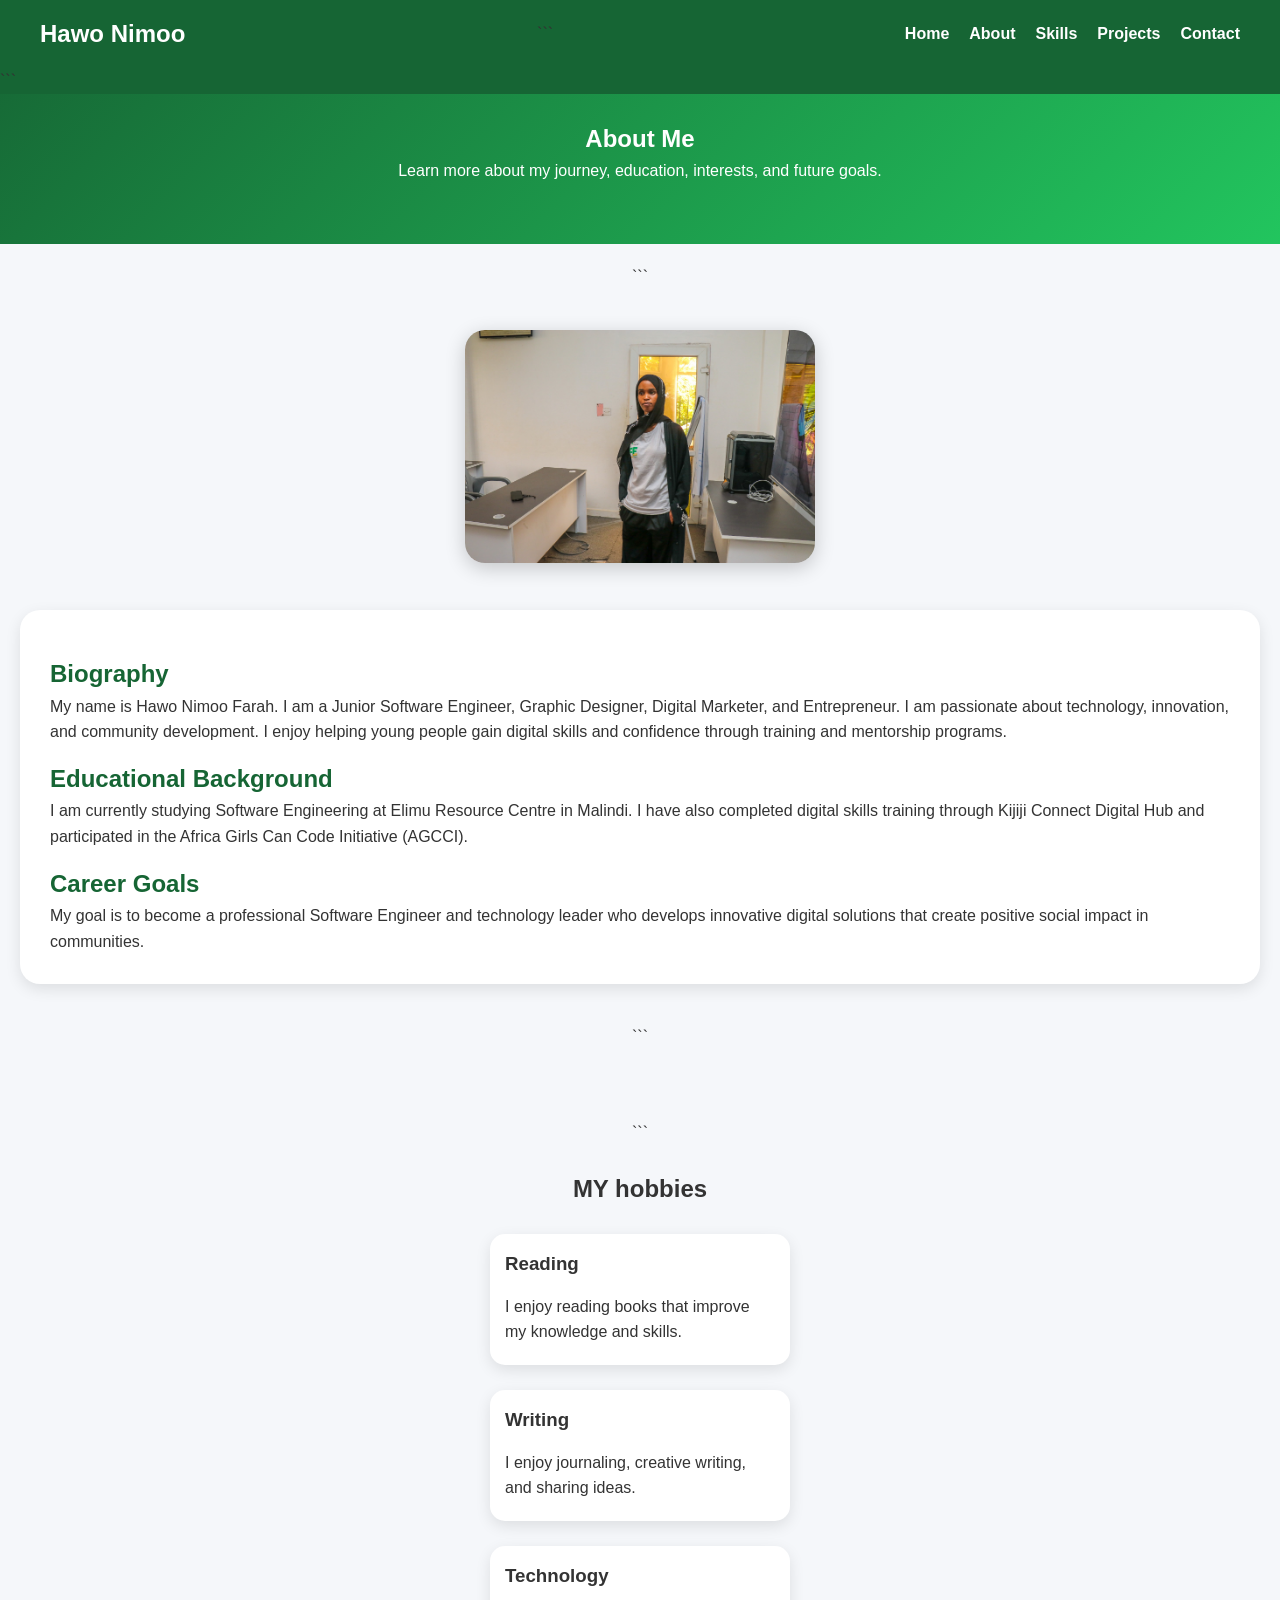
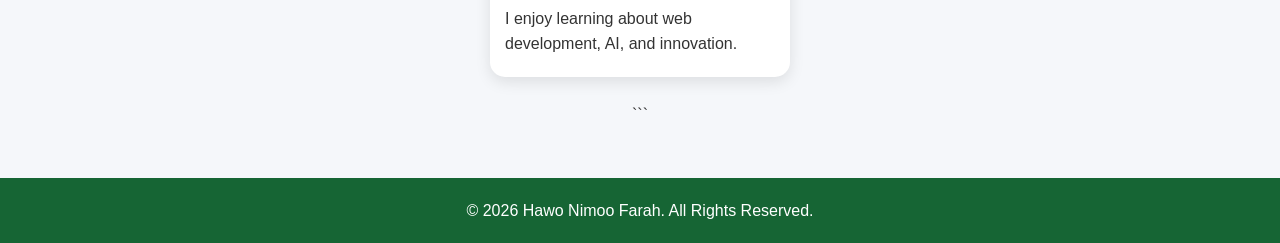
==== about.html @ cc78342e "add all files" ====
<!DOCTYPE html>

<html lang="en">
<head>
    <meta charset="UTF-8">
    <meta name="viewport" content="width=device-width, initial-scale=1.0">
    <title>About Me | Hawo Nimoo Farah</title>
    <link rel="stylesheet" href="about.css">
</head>
<body>

<header>
    <div class="navbar">
        <h2 class="logo">Hawo Nimoo</h2>

```
    <nav>
        <ul class="navigation">
            <li><a href="index.html">Home</a></li>
            <li><a href="about.html">About</a></li>
            <li><a href="skills.html">Skills</a></li>
            <li><a href="projects.html">Projects</a></li>
            <li><a href="contact.html">Contact</a></li>
        </ul>
    </nav>
</div>
```

</header>

<section class="hero">
    <h1>About Me</h1>
    <p>Learn more about my journey, education, interests, and future goals.</p>
</section>

<section class="about-container">

```
<div class="about-image">
    <!-- Replace with your image -->
    <img src="2.jpeg" alt="Hawo Nimoo">
</div>

<div class="about-content">

    <h2>Biography</h2>

    <p>
        My name is Hawo Nimoo Farah. I am a Junior Software Engineer,
        Graphic Designer, Digital Marketer, and Entrepreneur.
        I am passionate about technology, innovation, and community
        development. I enjoy helping young people gain digital skills
        and confidence through training and mentorship programs.
    </p>

    <h2>Educational Background</h2>

    <p>
        I am currently studying Software Engineering at Elimu Resource
        Centre in Malindi. I have also completed digital skills training
        through Kijiji Connect Digital Hub and participated in the
        Africa Girls Can Code Initiative (AGCCI).
    </p>

    <h2>Career Goals</h2>

    <p>
        My goal is to become a professional Software Engineer and
        technology leader who develops innovative digital solutions
        that create positive social impact in communities.
    </p>

</div>
```

</section>

<section class="hobbies-section">

```<h2>MY hobbies</h2>
<div class="hobby-card">
    <h3>Reading</h3>
    <p>I enjoy reading books that improve my knowledge and skills.</p>
</div>

<div class="hobby-card">
    <h3>Writing</h3>
    <p>I enjoy journaling, creative writing, and sharing ideas.</p>
</div>

<div class="hobby-card">
    <h3>Technology</h3>
    <p>I enjoy learning about web development, AI, and innovation.</p>
</div>
```

</section>

<footer>
    <p>&copy; 2026 Hawo Nimoo Farah. All Rights Reserved.</p>
</footer>

</body>
</html>
---- about.css ----
*{
margin:0;
padding:0;
box-sizing:border-box;
}

body{
font-family:Arial, sans-serif;
background:#f5f7fa;
color:#333;
line-height:1.6;
}

header{
background:#166534;
position:fixed;
width:100%;
top:0;
}

.navbar{
display:flex;
justify-content:space-between;
align-items:center;
padding:15px 40px;
}

.logo{
color:white;
}

.navigation{
display:flex;
list-style:none;
gap:20px;
}

.navigation a{
text-decoration:none;
color:white;
font-weight:bold;
}

.navigation a:hover{
color:gold;
}

.hero{
padding:120px 20px 60px;
text-align:center;
background:linear-gradient(135deg,#166534,#22c55e);
color:white;
}

.about-container{
display:flex;
gap:40px;
padding:50px;
align-items:center;
}

.about-image img{
width:350px;
border-radius:20px;
box-shadow:0 5px 20px rgba(0,0,0,0.2);
}

.about-content{
background:white;
padding:30px;
border-radius:20px;
box-shadow:0 5px 15px rgba(0,0,0,0.1);
}

.about-content h2{
color:#166534;
margin-top:15px;
}

.hobbies-section{
display:flex;
gap:25px;
justify-content:center;
padding:50px;
}

.hobby-card{
width:300px;
background:white;
border-radius:15px;
overflow:hidden;
box-shadow:0 5px 15px rgba(0,0,0,0.1);
transition:0.3s;
}

.hobby-card:hover{
transform:translateY(-8px);
}

.hobby-card img{
width:100%;
height:220px;
object-fit:cover;
}

.hobby-card h3{
padding:15px;
}

.hobby-card p{
padding:0 15px 20px;
}

footer{
text-align:center;
background:#166534;
color:white;
padding:20px;
}

@media(max-width:768px){

    .navbar{
        flex-direction:column;
    }

    .navigation{
        flex-wrap:wrap;
        justify-content:center;
    }

}

.navigation{
    flex-wrap:wrap;
    justify-content:center;
}

.about-container{
    flex-direction:column;
    padding:20px;
}

.about-image img{
    width:100%;
    max-width:350px;
}

.hobbies-section{
    flex-direction:column;
    align-items:center;

}
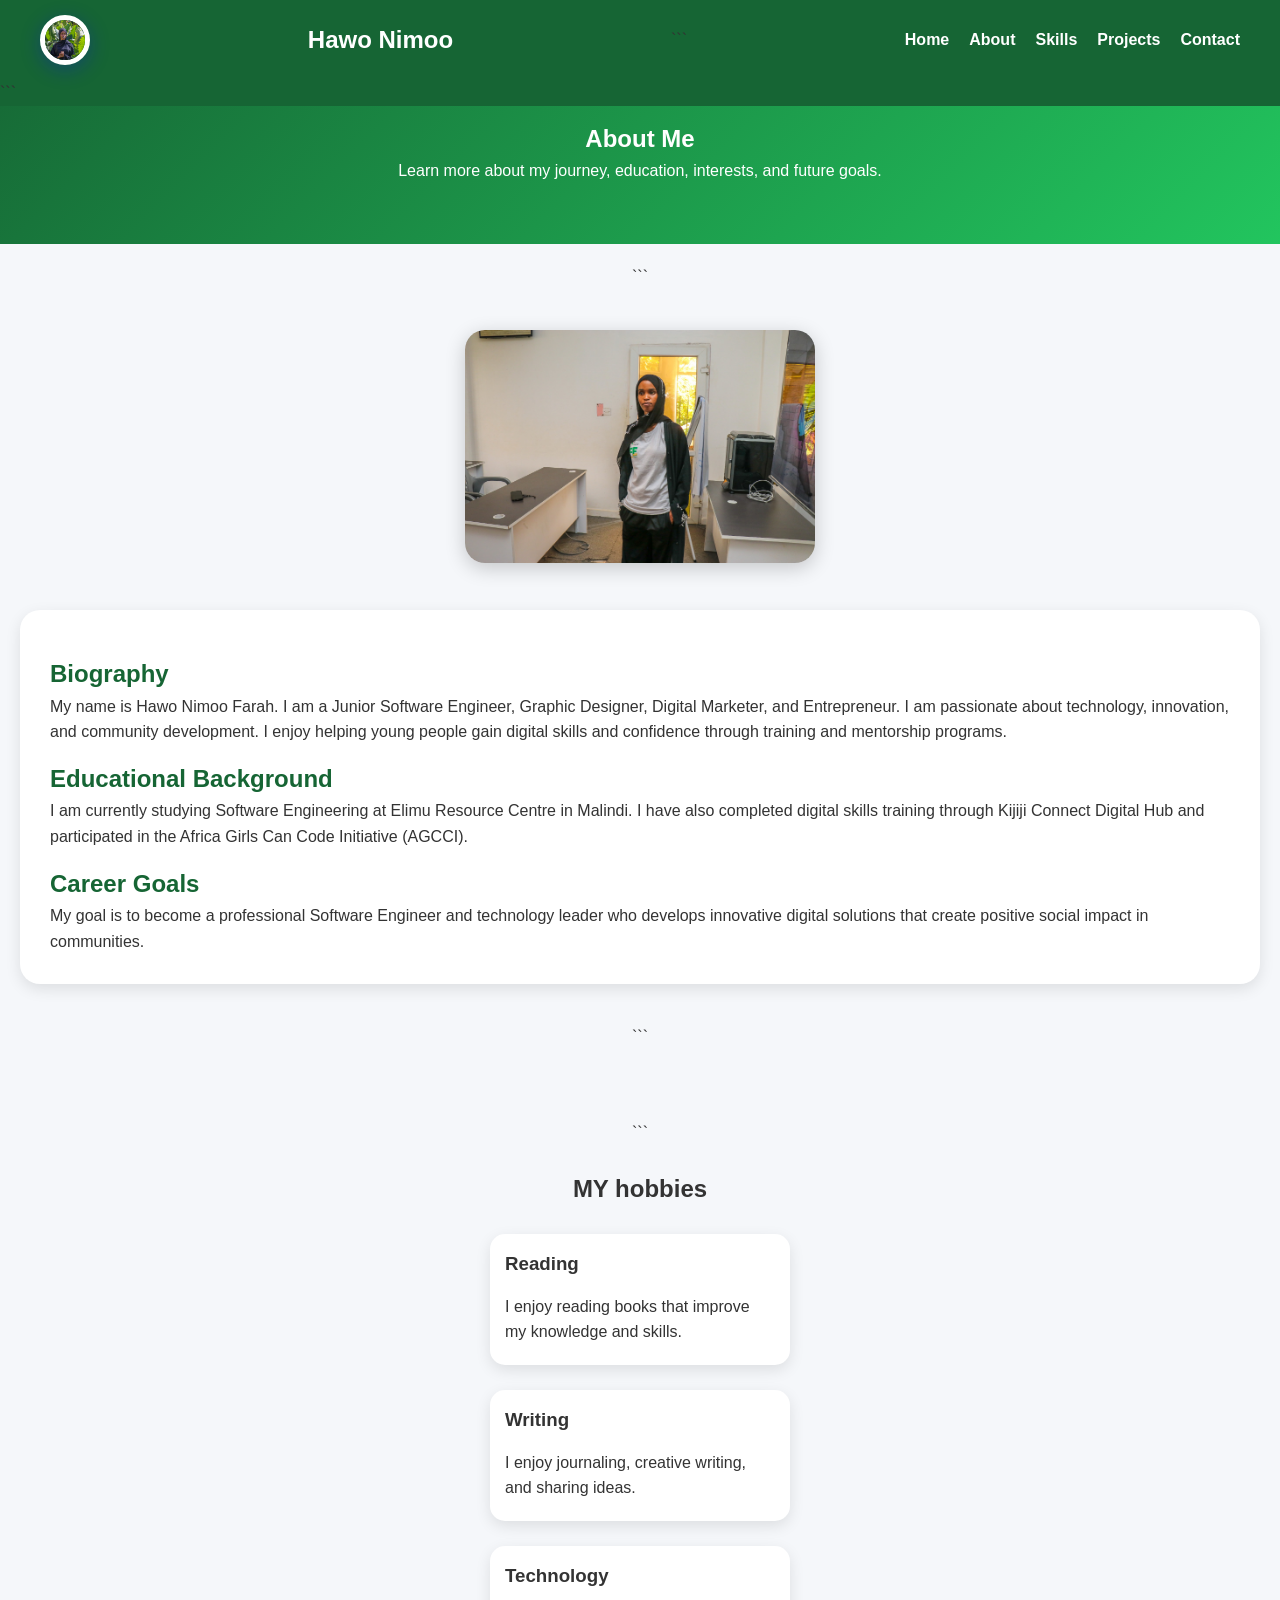
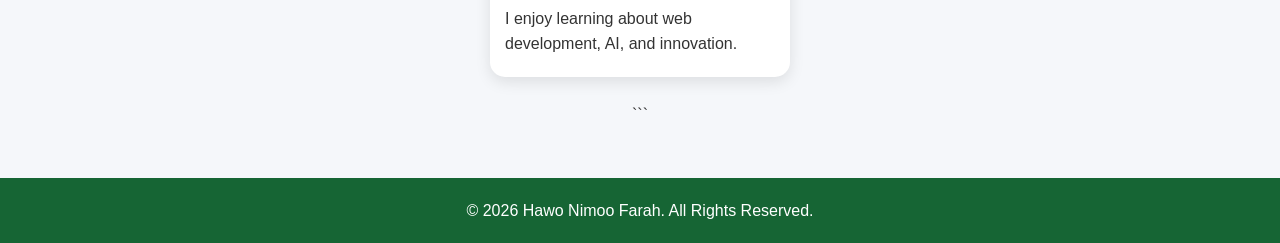
==== commit 3ce0f1f6: "add logo" ====
--- a/about.html
+++ b/about.html
@@ -11,6 +11,7 @@
 
 <header>
     <div class="navbar">
+        <img src="8.jpeg" alt="Hawo Nimoo Logo" class="logo-img">
         <h2 class="logo">Hawo Nimoo</h2>
 
 ```
--- a/about.css
+++ b/about.css
@@ -150,4 +150,23 @@
     flex-direction:column;
     align-items:center;
 
-} +} 
+.logo-container{
+    display:flex;
+    align-items:center;
+    gap:10px;
+}
+
+.logo-img{
+    width:50px;
+    height:50px;
+    object-fit:cover;
+    border-radius:50%;
+    border:5px solid white;
+    box-shadow:0 5px 20px rgba(12, 12, 230, 0.3);
+}
+
+.logo{
+    color:white;
+    margin:0;
+}
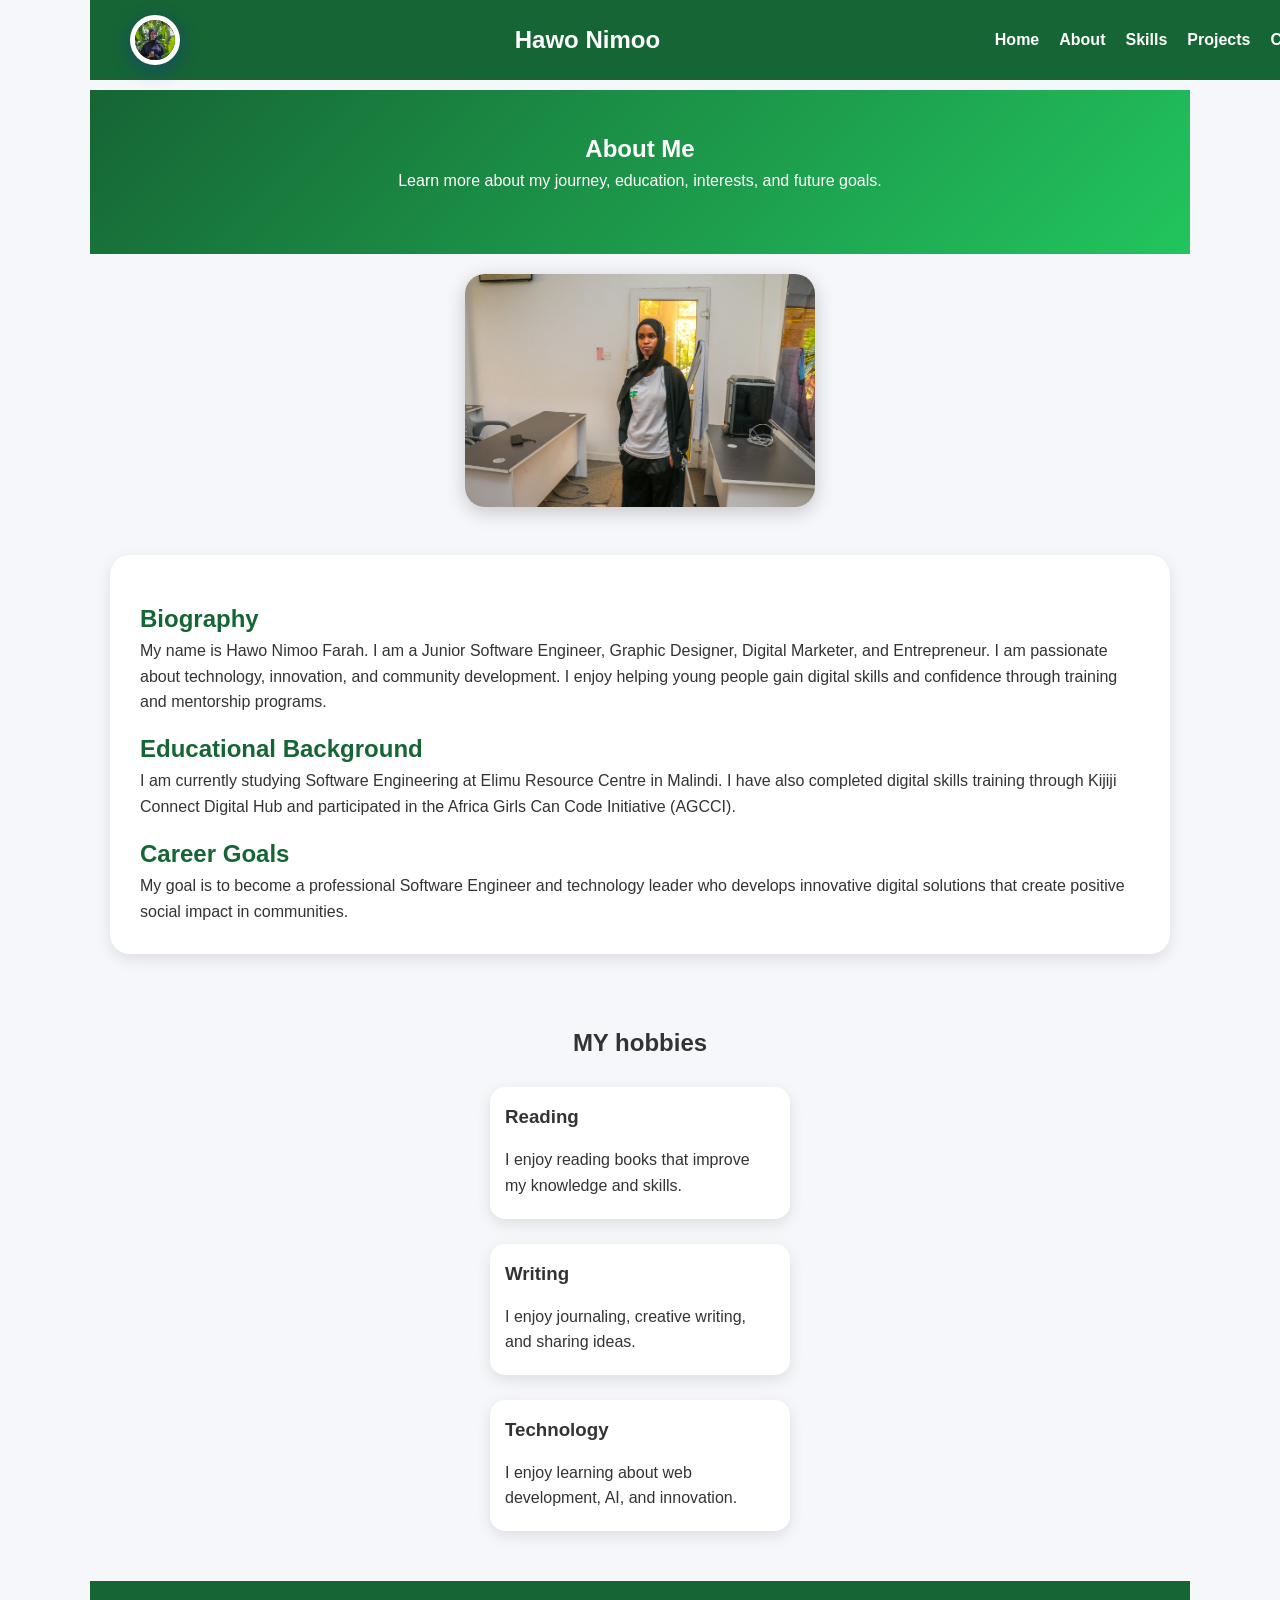
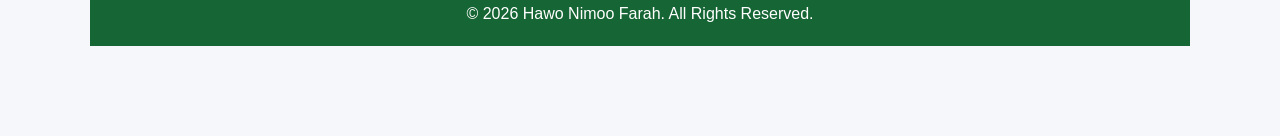
==== commit 326c2b96: "add" ====
--- a/about.html
+++ b/about.html
@@ -14,7 +14,6 @@
         <img src="8.jpeg" alt="Hawo Nimoo Logo" class="logo-img">
         <h2 class="logo">Hawo Nimoo</h2>
 
-```
     <nav>
         <ul class="navigation">
             <li><a href="index.html">Home</a></li>
@@ -25,7 +24,6 @@
         </ul>
     </nav>
 </div>
-```
 
 </header>
 
@@ -36,7 +34,6 @@
 
 <section class="about-container">
 
-```
 <div class="about-image">
     <!-- Replace with your image -->
     <img src="2.jpeg" alt="Hawo Nimoo">
@@ -72,13 +69,12 @@
     </p>
 
 </div>
-```
 
 </section>
 
 <section class="hobbies-section">
 
-```<h2>MY hobbies</h2>
+<h2>MY hobbies</h2>
 <div class="hobby-card">
     <h3>Reading</h3>
     <p>I enjoy reading books that improve my knowledge and skills.</p>
@@ -93,7 +89,6 @@
     <h3>Technology</h3>
     <p>I enjoy learning about web development, AI, and innovation.</p>
 </div>
-```
 
 </section>
 
--- a/about.css
+++ b/about.css
@@ -9,6 +9,7 @@
 background:#f5f7fa;
 color:#333;
 line-height:1.6;
+padding: 90px;
 }
 
 header{
@@ -16,6 +17,7 @@
 position:fixed;
 width:100%;
 top:0;
+z-index: 1000;
 }
 
 .navbar{
@@ -46,10 +48,10 @@
 }
 
 .hero{
-padding:120px 20px 60px;
-text-align:center;
-background:linear-gradient(135deg,#166534,#22c55e);
-color:white;
+    padding:40px 20px 60px;
+    text-align:center;
+    background:linear-gradient(135deg,#166534,#22c55e);
+    color:white;
 }
 
 .about-container{
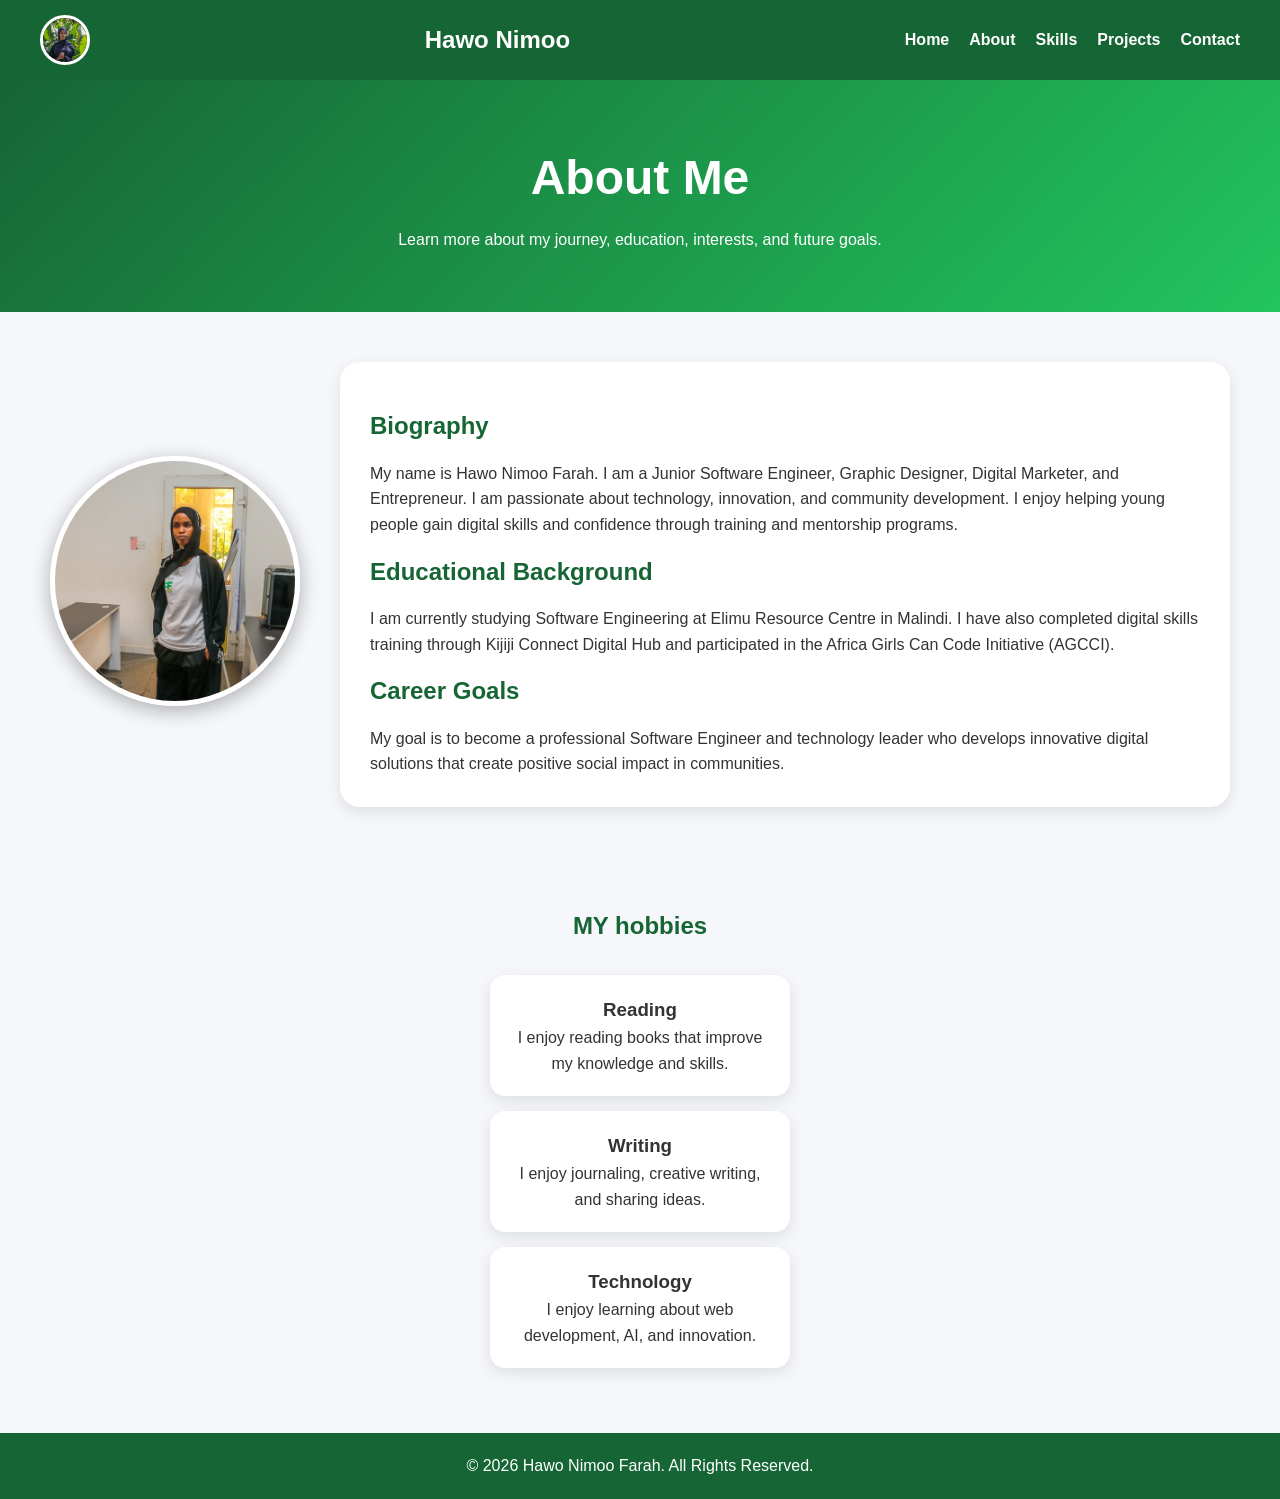
==== commit a163092c: "add" ====
--- a/about.html
+++ b/about.html
@@ -34,11 +34,9 @@
 
 <section class="about-container">
 
-<div class="about-image">
-    <!-- Replace with your image -->
-    <img src="2.jpeg" alt="Hawo Nimoo">
+<div class="profile-section">
+    <img src="2.jpeg" alt="Hawo Nimoo" class="profile-image">
 </div>
-
 <div class="about-content">
 
     <h2>Biography</h2>
--- a/about.css
+++ b/about.css
@@ -1,158 +1,33 @@
 *{
-margin:0;
-padding:0;
-box-sizing:border-box;
+    margin:0;
+    padding:0;
+    box-sizing:border-box;
 }
 
 body{
-font-family:Arial, sans-serif;
-background:#f5f7fa;
-color:#333;
-line-height:1.6;
-padding: 90px;
+    font-family:Arial, sans-serif;
+    background:#f5f7fa;
+    color:#333;
+    line-height:1.6;
+    padding-top:80px;
 }
 
+/* Header */
 header{
-background:#166534;
-position:fixed;
-width:100%;
-top:0;
-z-index: 1000;
+    background:#166534;
+    position:fixed;
+    top:0;
+    width:100%;
+    z-index:1000;
 }
 
 .navbar{
-display:flex;
-justify-content:space-between;
-align-items:center;
-padding:15px 40px;
+    display:flex;
+    justify-content:space-between;
+    align-items:center;
+    padding:15px 40px;
 }
 
-.logo{
-color:white;
-}
-
-.navigation{
-display:flex;
-list-style:none;
-gap:20px;
-}
-
-.navigation a{
-text-decoration:none;
-color:white;
-font-weight:bold;
-}
-
-.navigation a:hover{
-color:gold;
-}
-
-.hero{
-    padding:40px 20px 60px;
-    text-align:center;
-    background:linear-gradient(135deg,#166534,#22c55e);
-    color:white;
-}
-
-.about-container{
-display:flex;
-gap:40px;
-padding:50px;
-align-items:center;
-}
-
-.about-image img{
-width:350px;
-border-radius:20px;
-box-shadow:0 5px 20px rgba(0,0,0,0.2);
-}
-
-.about-content{
-background:white;
-padding:30px;
-border-radius:20px;
-box-shadow:0 5px 15px rgba(0,0,0,0.1);
-}
-
-.about-content h2{
-color:#166534;
-margin-top:15px;
-}
-
-.hobbies-section{
-display:flex;
-gap:25px;
-justify-content:center;
-padding:50px;
-}
-
-.hobby-card{
-width:300px;
-background:white;
-border-radius:15px;
-overflow:hidden;
-box-shadow:0 5px 15px rgba(0,0,0,0.1);
-transition:0.3s;
-}
-
-.hobby-card:hover{
-transform:translateY(-8px);
-}
-
-.hobby-card img{
-width:100%;
-height:220px;
-object-fit:cover;
-}
-
-.hobby-card h3{
-padding:15px;
-}
-
-.hobby-card p{
-padding:0 15px 20px;
-}
-
-footer{
-text-align:center;
-background:#166534;
-color:white;
-padding:20px;
-}
-
-@media(max-width:768px){
-
-    .navbar{
-        flex-direction:column;
-    }
-
-    .navigation{
-        flex-wrap:wrap;
-        justify-content:center;
-    }
-
-}
-
-.navigation{
-    flex-wrap:wrap;
-    justify-content:center;
-}
-
-.about-container{
-    flex-direction:column;
-    padding:20px;
-}
-
-.about-image img{
-    width:100%;
-    max-width:350px;
-}
-
-.hobbies-section{
-    flex-direction:column;
-    align-items:center;
-
-} 
 .logo-container{
     display:flex;
     align-items:center;
@@ -162,13 +37,148 @@
 .logo-img{
     width:50px;
     height:50px;
+    border-radius:50%;
     object-fit:cover;
-    border-radius:50%;
-    border:5px solid white;
-    box-shadow:0 5px 20px rgba(12, 12, 230, 0.3);
+    border:3px solid white;
 }
 
 .logo{
     color:white;
-    margin:0;
-}+}
+
+.navigation{
+    display:flex;
+    list-style:none;
+    gap:20px;
+}
+
+.navigation a{
+    text-decoration:none;
+    color:white;
+    font-weight:bold;
+    transition:0.3s;
+}
+
+.navigation a:hover{
+    color:gold;
+}
+
+/* Hero */
+.hero{
+    text-align:center;
+    padding:60px 20px;
+    background:linear-gradient(135deg,#166534,#22c55e);
+    color:white;
+}
+
+.hero h1{
+    font-size:3rem;
+    margin-bottom:10px;
+}
+
+/* About Section */
+.about-container{
+    display:flex;
+    align-items:center;
+    gap:40px;
+    padding:50px;
+}
+
+.about-image img{
+    width:350px;
+    max-width:100%;
+    border-radius:20px;
+    box-shadow:0 5px 20px rgba(0,0,0,0.2);
+}
+
+.about-content{
+    background:white;
+    padding:30px;
+    border-radius:20px;
+    box-shadow:0 5px 15px rgba(0,0,0,0.1);
+}
+
+.about-content h2{
+    color:#166534;
+    margin:15px 0;
+}
+
+/* Hobbies */
+.hobbies-section{
+    padding:50px 20px;
+    text-align:center;
+}
+
+.hobbies-section h2{
+    margin-bottom:30px;
+    color:#166534;
+}
+
+.hobby-card{
+    background:white;
+    width:300px;
+    margin:15px auto;
+    padding:20px;
+    border-radius:15px;
+    box-shadow:0 5px 15px rgba(0,0,0,0.1);
+    transition:0.3s;
+}
+
+.hobby-card:hover{
+    transform:translateY(-8px);
+    background:#166534;
+    color:white;
+}
+
+/* Footer */
+footer{
+    background:#166534;
+    color:white;
+    text-align:center;
+    padding:20px;
+}
+
+/* Responsive Design */
+@media (max-width:768px){
+
+    .navbar{
+        flex-direction:column;
+        gap:10px;
+    }
+
+    .navigation{
+        flex-wrap:wrap;
+        justify-content:center;
+    }
+
+    .hero h1{
+        font-size:2rem;
+    }
+
+    .about-container{
+        flex-direction:column;
+        padding:20px;
+    }
+
+    .about-image img{
+        width:100%;
+        max-width:300px;
+    }
+
+    .hobby-card{
+        width:90%;
+    }
+}.profile-section{
+    text-align:center;
+    margin-top:30px;
+    margin-bottom:30px;
+}
+
+.profile-image{
+    width:250px;
+    height:250px;
+    border-radius:50%;
+    object-fit:cover;
+    border:5px solid white;
+    box-shadow:0 5px 20px rgba(0,0,0,0.3);
+}
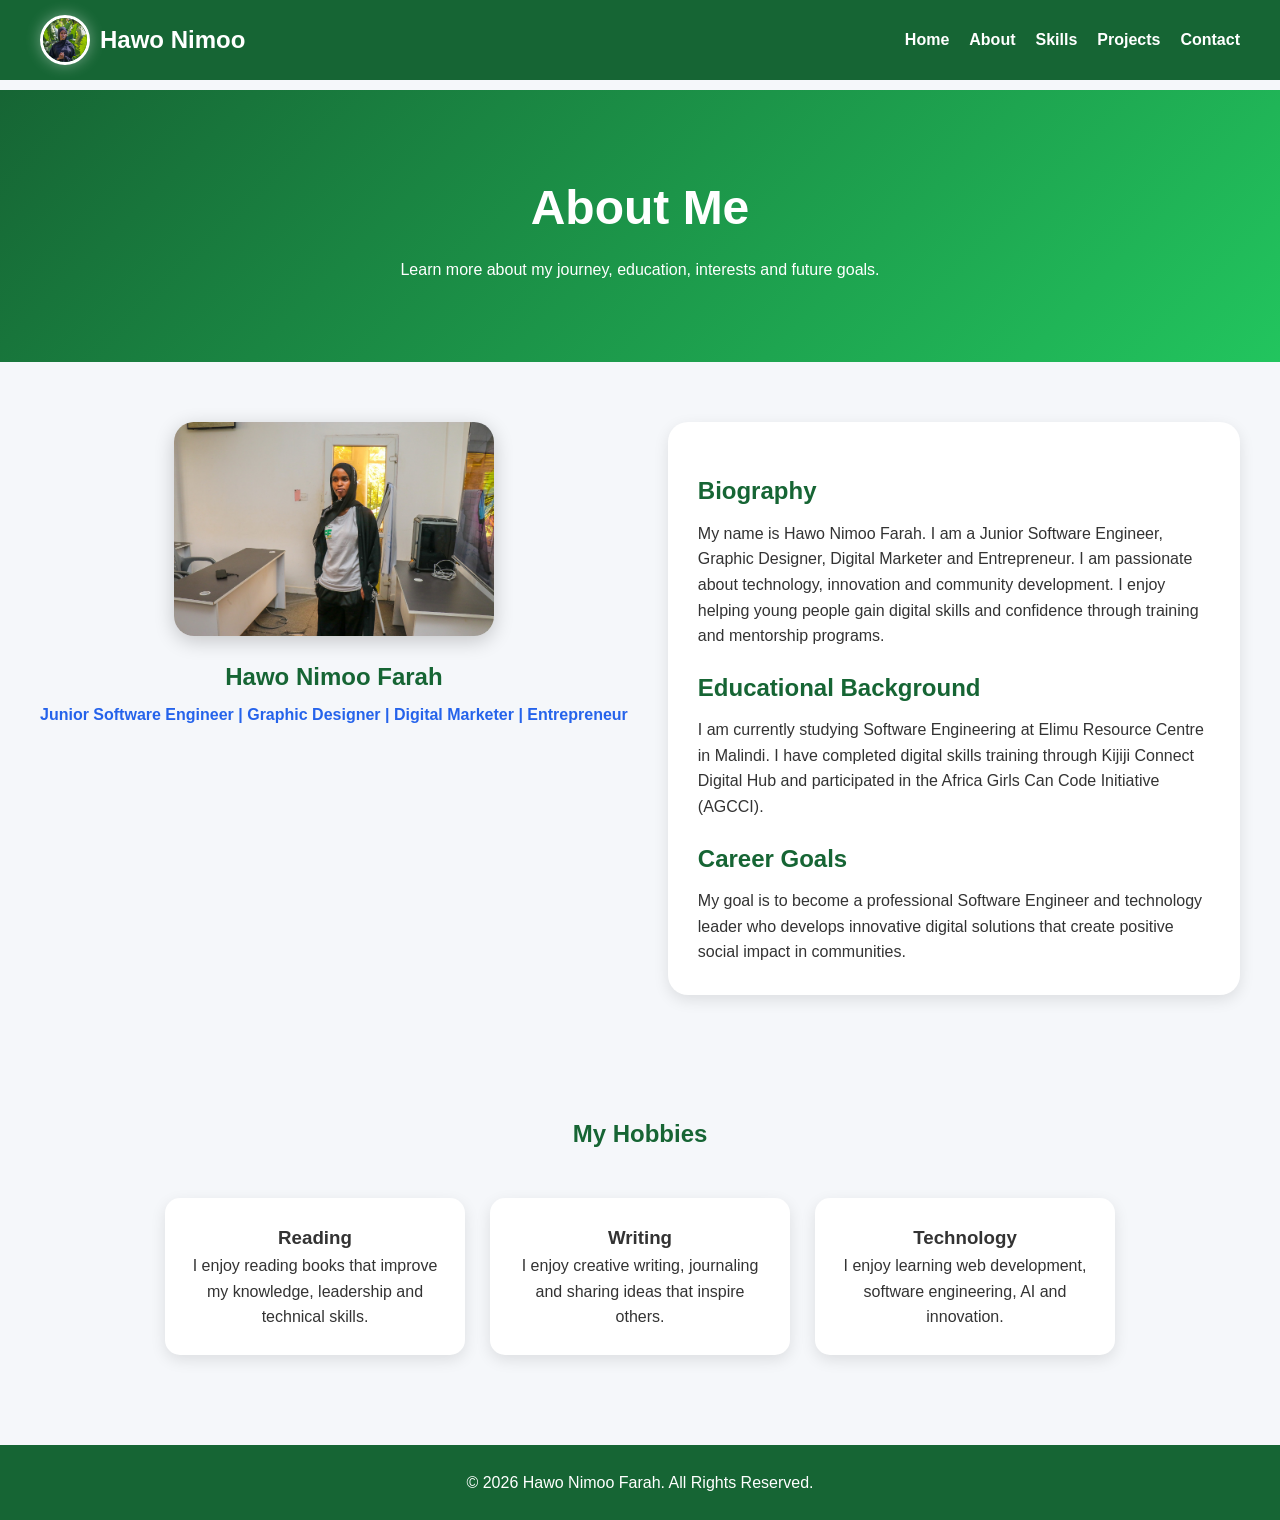
==== commit 1af9c529: "add new changes" ====
--- a/about.html
+++ b/about.html
@@ -1,5 +1,4 @@
 <!DOCTYPE html>
-
 <html lang="en">
 <head>
     <meta charset="UTF-8">
@@ -11,82 +10,107 @@
 
 <header>
     <div class="navbar">
-        <img src="8.jpeg" alt="Hawo Nimoo Logo" class="logo-img">
-        <h2 class="logo">Hawo Nimoo</h2>
 
-    <nav>
-        <ul class="navigation">
-            <li><a href="index.html">Home</a></li>
-            <li><a href="about.html">About</a></li>
-            <li><a href="skills.html">Skills</a></li>
-            <li><a href="projects.html">Projects</a></li>
-            <li><a href="contact.html">Contact</a></li>
-        </ul>
-    </nav>
-</div>
+        <div class="logo-container">
+            <img src="8.jpeg" alt="Hawo Nimoo Logo" class="logo-img">
+            <h2 class="logo">Hawo Nimoo</h2>
+        </div>
 
+        <nav>
+            <ul class="navigation">
+                <li><a href="index.html">Home</a></li>
+                <li><a href="about.html">About</a></li>
+                <li><a href="skills.html">Skills</a></li>
+                <li><a href="projects.html">Projects</a></li>
+                <li><a href="contact.html">Contact</a></li>
+            </ul>
+        </nav>
+
+    </div>
 </header>
 
 <section class="hero">
     <h1>About Me</h1>
-    <p>Learn more about my journey, education, interests, and future goals.</p>
+    <p>
+        Learn more about my journey, education,
+        interests and future goals.
+    </p>
 </section>
 
 <section class="about-container">
 
-<div class="profile-section">
-    <img src="2.jpeg" alt="Hawo Nimoo" class="profile-image">
-</div>
-<div class="about-content">
+    <div class="profile-section">
+        <img src="2.jpeg" alt="Hawo Nimoo" class="profile-image">
 
-    <h2>Biography</h2>
+        <h2>Hawo Nimoo Farah</h2>
 
-    <p>
-        My name is Hawo Nimoo Farah. I am a Junior Software Engineer,
-        Graphic Designer, Digital Marketer, and Entrepreneur.
-        I am passionate about technology, innovation, and community
-        development. I enjoy helping young people gain digital skills
-        and confidence through training and mentorship programs.
-    </p>
+        <p class="profile-title">
+            Junior Software Engineer | Graphic Designer |
+            Digital Marketer | Entrepreneur
+        </p>
+    </div>
 
-    <h2>Educational Background</h2>
+    <div class="about-content">
 
-    <p>
-        I am currently studying Software Engineering at Elimu Resource
-        Centre in Malindi. I have also completed digital skills training
-        through Kijiji Connect Digital Hub and participated in the
-        Africa Girls Can Code Initiative (AGCCI).
-    </p>
+        <h2>Biography</h2>
 
-    <h2>Career Goals</h2>
+        <p>
+            My name is Hawo Nimoo Farah. I am a Junior Software Engineer,
+            Graphic Designer, Digital Marketer and Entrepreneur.
+            I am passionate about technology, innovation and community
+            development. I enjoy helping young people gain digital skills
+            and confidence through training and mentorship programs.
+        </p>
 
-    <p>
-        My goal is to become a professional Software Engineer and
-        technology leader who develops innovative digital solutions
-        that create positive social impact in communities.
-    </p>
+        <h2>Educational Background</h2>
 
-</div>
+        <p>
+            I am currently studying Software Engineering at
+            Elimu Resource Centre in Malindi.
+            I have completed digital skills training through
+            Kijiji Connect Digital Hub and participated in the
+            Africa Girls Can Code Initiative (AGCCI).
+        </p>
+
+        <h2>Career Goals</h2>
+
+        <p>
+            My goal is to become a professional Software Engineer
+            and technology leader who develops innovative digital
+            solutions that create positive social impact in communities.
+        </p>
+
+    </div>
 
 </section>
 
 <section class="hobbies-section">
 
-<h2>MY hobbies</h2>
-<div class="hobby-card">
-    <h3>Reading</h3>
-    <p>I enjoy reading books that improve my knowledge and skills.</p>
-</div>
+    <h2>My Hobbies</h2>
 
-<div class="hobby-card">
-    <h3>Writing</h3>
-    <p>I enjoy journaling, creative writing, and sharing ideas.</p>
-</div>
+    <div class="hobby-card">
+        <h3>Reading</h3>
+        <p>
+            I enjoy reading books that improve my knowledge,
+            leadership and technical skills.
+        </p>
+    </div>
 
-<div class="hobby-card">
-    <h3>Technology</h3>
-    <p>I enjoy learning about web development, AI, and innovation.</p>
-</div>
+    <div class="hobby-card">
+        <h3>Writing</h3>
+        <p>
+            I enjoy creative writing, journaling and sharing
+            ideas that inspire others.
+        </p>
+    </div>
+
+    <div class="hobby-card">
+        <h3>Technology</h3>
+        <p>
+            I enjoy learning web development, software engineering,
+            AI and innovation.
+        </p>
+    </div>
 
 </section>
 
@@ -95,4 +119,4 @@
 </footer>
 
 </body>
-</html>
+</html>
--- a/about.css
+++ b/about.css
@@ -9,10 +9,11 @@
     background:#f5f7fa;
     color:#333;
     line-height:1.6;
-    padding-top:80px;
-}
-
-/* Header */
+    padding-top:90px;
+}
+
+/* HEADER */
+
 header{
     background:#166534;
     position:fixed;
@@ -40,6 +41,7 @@
     border-radius:50%;
     object-fit:cover;
     border:3px solid white;
+    box-shadow:0 0 15px rgba(255,255,255,0.4);
 }
 
 .logo{
@@ -63,10 +65,11 @@
     color:gold;
 }
 
-/* Hero */
+/* HERO */
+
 .hero{
     text-align:center;
-    padding:60px 20px;
+    padding:80px 20px;
     background:linear-gradient(135deg,#166534,#22c55e);
     color:white;
 }
@@ -76,22 +79,54 @@
     margin-bottom:10px;
 }
 
-/* About Section */
+.hero p{
+    max-width:700px;
+    margin:auto;
+}
+
+/* ABOUT SECTION */
+
 .about-container{
     display:flex;
-    align-items:center;
+    justify-content:center;
+    align-items:flex-start;
     gap:40px;
-    padding:50px;
-}
-
-.about-image img{
-    width:350px;
+    padding:60px 40px;
+    flex-wrap:wrap;
+}
+
+.profile-section{
+    text-align:center;
+}
+
+.profile-image{
+    width:320px;
     max-width:100%;
     border-radius:20px;
+    object-fit:cover;
     box-shadow:0 5px 20px rgba(0,0,0,0.2);
+    transition:0.3s;
+}
+
+.profile-image:hover{
+    transform:scale(1.05);
+}
+
+.profile-section h2{
+    margin-top:15px;
+    color:#166534;
+}
+
+.profile-title{
+    color:#2563eb;
+    font-weight:bold;
+    margin-top:5px;
 }
 
 .about-content{
+    flex:1;
+    min-width:300px;
+    max-width:700px;
     background:white;
     padding:30px;
     border-radius:20px;
@@ -100,46 +135,55 @@
 
 .about-content h2{
     color:#166534;
-    margin:15px 0;
-}
-
-/* Hobbies */
+    margin-top:20px;
+    margin-bottom:10px;
+}
+
+/* HOBBIES */
+
 .hobbies-section{
-    padding:50px 20px;
+    padding:60px 20px;
+    display:flex;
+    flex-wrap:wrap;
+    justify-content:center;
+    gap:25px;
     text-align:center;
 }
 
 .hobbies-section h2{
-    margin-bottom:30px;
+    width:100%;
     color:#166534;
+    margin-bottom:20px;
 }
 
 .hobby-card{
     background:white;
     width:300px;
-    margin:15px auto;
-    padding:20px;
+    padding:25px;
     border-radius:15px;
     box-shadow:0 5px 15px rgba(0,0,0,0.1);
     transition:0.3s;
 }
 
 .hobby-card:hover{
-    transform:translateY(-8px);
-    background:#166534;
-    color:white;
-}
-
-/* Footer */
+    background:linear-gradient(135deg,#166534,#2563eb);
+    color:white;
+    transform:translateY(-10px);
+}
+
+/* FOOTER */
+
 footer{
     background:#166534;
     color:white;
     text-align:center;
-    padding:20px;
-}
-
-/* Responsive Design */
-@media (max-width:768px){
+    padding:25px;
+    margin-top:30px;
+}
+
+/* TABLET */
+
+@media(max-width:992px){
 
     .navbar{
         flex-direction:column;
@@ -152,33 +196,46 @@
     }
 
     .hero h1{
+        font-size:2.5rem;
+    }
+
+    .about-container{
+        padding:40px 20px;
+    }
+}
+
+/* MOBILE */
+
+@media(max-width:768px){
+
+    body{
+        padding-top:130px;
+    }
+
+    .hero{
+        padding:60px 20px;
+    }
+
+    .hero h1{
         font-size:2rem;
     }
 
     .about-container{
         flex-direction:column;
+        align-items:center;
         padding:20px;
     }
 
-    .about-image img{
+    .profile-image{
+        width:240px;
+    }
+
+    .about-content{
         width:100%;
-        max-width:300px;
     }
 
     .hobby-card{
-        width:90%;
-    }
-}.profile-section{
-    text-align:center;
-    margin-top:30px;
-    margin-bottom:30px;
-}
-
-.profile-image{
-    width:250px;
-    height:250px;
-    border-radius:50%;
-    object-fit:cover;
-    border:5px solid white;
-    box-shadow:0 5px 20px rgba(0,0,0,0.3);
-}
+        width:100%;
+        max-width:350px;
+    }
+}
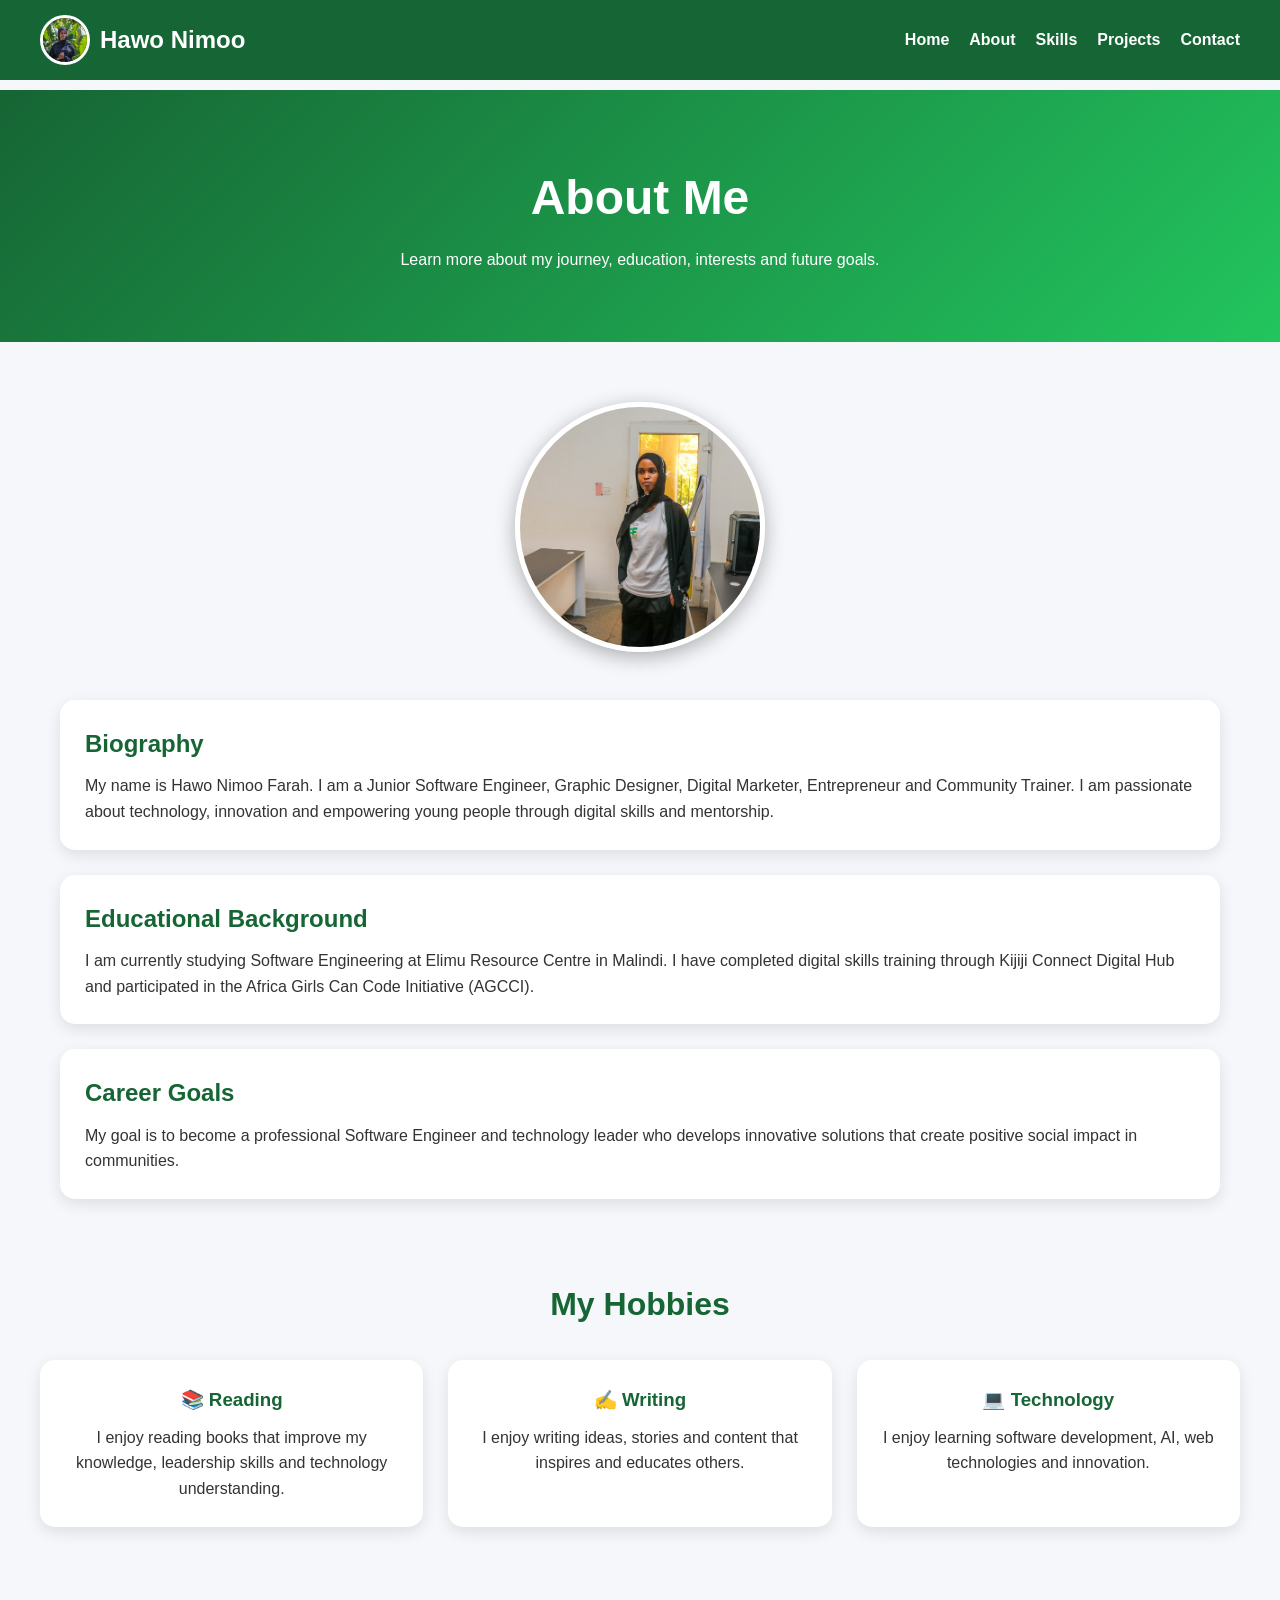
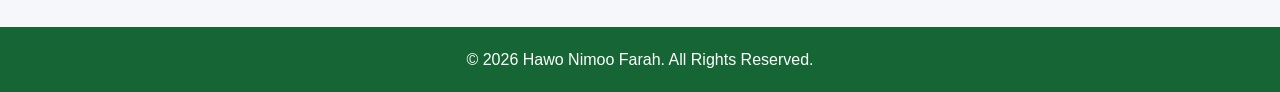
==== commit 8b2eb766: "remove vedio section" ====
--- a/about.html
+++ b/about.html
@@ -31,54 +31,45 @@
 
 <section class="hero">
     <h1>About Me</h1>
-    <p>
-        Learn more about my journey, education,
-        interests and future goals.
-    </p>
+    <p>Learn more about my journey, education, interests and future goals.</p>
 </section>
 
 <section class="about-container">
 
     <div class="profile-section">
         <img src="2.jpeg" alt="Hawo Nimoo" class="profile-image">
-
-        <h2>Hawo Nimoo Farah</h2>
-
-        <p class="profile-title">
-            Junior Software Engineer | Graphic Designer |
-            Digital Marketer | Entrepreneur
-        </p>
     </div>
 
     <div class="about-content">
 
-        <h2>Biography</h2>
+        <div class="about-card">
+            <h2>Biography</h2>
+            <p>
+                My name is Hawo Nimoo Farah. I am a Junior Software Engineer,
+                Graphic Designer, Digital Marketer, Entrepreneur and Community Trainer.
+                I am passionate about technology, innovation and empowering young
+                people through digital skills and mentorship.
+            </p>
+        </div>
 
-        <p>
-            My name is Hawo Nimoo Farah. I am a Junior Software Engineer,
-            Graphic Designer, Digital Marketer and Entrepreneur.
-            I am passionate about technology, innovation and community
-            development. I enjoy helping young people gain digital skills
-            and confidence through training and mentorship programs.
-        </p>
+        <div class="about-card">
+            <h2>Educational Background</h2>
+            <p>
+                I am currently studying Software Engineering at Elimu Resource
+                Centre in Malindi. I have completed digital skills training
+                through Kijiji Connect Digital Hub and participated in the
+                Africa Girls Can Code Initiative (AGCCI).
+            </p>
+        </div>
 
-        <h2>Educational Background</h2>
-
-        <p>
-            I am currently studying Software Engineering at
-            Elimu Resource Centre in Malindi.
-            I have completed digital skills training through
-            Kijiji Connect Digital Hub and participated in the
-            Africa Girls Can Code Initiative (AGCCI).
-        </p>
-
-        <h2>Career Goals</h2>
-
-        <p>
-            My goal is to become a professional Software Engineer
-            and technology leader who develops innovative digital
-            solutions that create positive social impact in communities.
-        </p>
+        <div class="about-card">
+            <h2>Career Goals</h2>
+            <p>
+                My goal is to become a professional Software Engineer and
+                technology leader who develops innovative solutions that
+                create positive social impact in communities.
+            </p>
+        </div>
 
     </div>
 
@@ -88,28 +79,32 @@
 
     <h2>My Hobbies</h2>
 
-    <div class="hobby-card">
-        <h3>Reading</h3>
-        <p>
-            I enjoy reading books that improve my knowledge,
-            leadership and technical skills.
-        </p>
-    </div>
+    <div class="hobbies-grid">
 
-    <div class="hobby-card">
-        <h3>Writing</h3>
-        <p>
-            I enjoy creative writing, journaling and sharing
-            ideas that inspire others.
-        </p>
-    </div>
+        <div class="hobby-card">
+            <h3>📚 Reading</h3>
+            <p>
+                I enjoy reading books that improve my knowledge,
+                leadership skills and technology understanding.
+            </p>
+        </div>
 
-    <div class="hobby-card">
-        <h3>Technology</h3>
-        <p>
-            I enjoy learning web development, software engineering,
-            AI and innovation.
-        </p>
+        <div class="hobby-card">
+            <h3>✍️ Writing</h3>
+            <p>
+                I enjoy writing ideas, stories and content that
+                inspires and educates others.
+            </p>
+        </div>
+
+        <div class="hobby-card">
+            <h3>💻 Technology</h3>
+            <p>
+                I enjoy learning software development, AI,
+                web technologies and innovation.
+            </p>
+        </div>
+
     </div>
 
 </section>
--- a/about.css
+++ b/about.css
@@ -41,7 +41,6 @@
     border-radius:50%;
     object-fit:cover;
     border:3px solid white;
-    box-shadow:0 0 15px rgba(255,255,255,0.4);
 }
 
 .logo{
@@ -55,8 +54,8 @@
 }
 
 .navigation a{
+    color:white;
     text-decoration:none;
-    color:white;
     font-weight:bold;
     transition:0.3s;
 }
@@ -69,7 +68,7 @@
 
 .hero{
     text-align:center;
-    padding:80px 20px;
+    padding:70px 20px;
     background:linear-gradient(135deg,#166534,#22c55e);
     color:white;
 }
@@ -79,96 +78,103 @@
     margin-bottom:10px;
 }
 
-.hero p{
-    max-width:700px;
+/* PROFILE */
+
+.profile-section{
+    text-align:center;
+    margin:40px 0;
+}
+
+.profile-image{
+    width:250px;
+    height:250px;
+    border-radius:50%;
+    object-fit:cover;
+    border:5px solid white;
+    box-shadow:0 5px 20px rgba(0,0,0,0.3);
+}
+
+/* ABOUT */
+
+.about-container{
+    max-width:1200px;
     margin:auto;
-}
-
-/* ABOUT SECTION */
-
-.about-container{
-    display:flex;
-    justify-content:center;
-    align-items:flex-start;
-    gap:40px;
-    padding:60px 40px;
-    flex-wrap:wrap;
-}
-
-.profile-section{
-    text-align:center;
-}
-
-.profile-image{
-    width:320px;
-    max-width:100%;
-    border-radius:20px;
-    object-fit:cover;
-    box-shadow:0 5px 20px rgba(0,0,0,0.2);
-    transition:0.3s;
-}
-
-.profile-image:hover{
-    transform:scale(1.05);
-}
-
-.profile-section h2{
-    margin-top:15px;
-    color:#166534;
-}
-
-.profile-title{
-    color:#2563eb;
-    font-weight:bold;
-    margin-top:5px;
+    padding:20px;
 }
 
 .about-content{
-    flex:1;
-    min-width:300px;
-    max-width:700px;
+    display:flex;
+    flex-direction:column;
+    gap:25px;
+}
+
+.about-card{
     background:white;
-    padding:30px;
-    border-radius:20px;
-    box-shadow:0 5px 15px rgba(0,0,0,0.1);
-}
-
-.about-content h2{
-    color:#166534;
-    margin-top:20px;
-    margin-bottom:10px;
-}
-
-/* HOBBIES */
-
-.hobbies-section{
-    padding:60px 20px;
-    display:flex;
-    flex-wrap:wrap;
-    justify-content:center;
-    gap:25px;
-    text-align:center;
-}
-
-.hobbies-section h2{
-    width:100%;
-    color:#166534;
-    margin-bottom:20px;
-}
-
-.hobby-card{
-    background:white;
-    width:300px;
     padding:25px;
     border-radius:15px;
     box-shadow:0 5px 15px rgba(0,0,0,0.1);
-    transition:0.3s;
+    transition:all 0.4s ease;
+}
+
+.about-card h2{
+    color:#166534;
+    margin-bottom:10px;
+}
+
+.about-card:hover{
+    background:linear-gradient(135deg,#166534,#2563eb);
+    color:white;
+    transform:translateY(-10px);
+    box-shadow:0 10px 25px rgba(0,0,0,0.2);
+}
+
+.about-card:hover h2{
+    color:white;
+}
+
+/* HOBBIES */
+
+.hobbies-section{
+    padding:60px 20px;
+    text-align:center;
+}
+
+.hobbies-section h2{
+    color:#166534;
+    margin-bottom:30px;
+    font-size:2rem;
+}
+
+.hobbies-grid{
+    display:grid;
+    grid-template-columns:repeat(auto-fit,minmax(280px,1fr));
+    gap:25px;
+    max-width:1200px;
+    margin:auto;
+}
+
+.hobby-card{
+    background:white;
+    padding:25px;
+    border-radius:15px;
+    box-shadow:0 5px 15px rgba(0,0,0,0.1);
+    transition:all 0.4s ease;
+}
+
+.hobby-card h3{
+    color:#166534;
+    margin-bottom:10px;
 }
 
 .hobby-card:hover{
     background:linear-gradient(135deg,#166534,#2563eb);
     color:white;
     transform:translateY(-10px);
+    box-shadow:0 10px 25px rgba(0,0,0,0.2);
+}
+
+.hobby-card:hover h3{
+    color:white;
 }
 
 /* FOOTER */
@@ -177,65 +183,36 @@
     background:#166534;
     color:white;
     text-align:center;
-    padding:25px;
-    margin-top:30px;
-}
-
-/* TABLET */
-
-@media(max-width:992px){
+    padding:20px;
+    margin-top:40px;
+}
+
+/* RESPONSIVE */
+
+@media(max-width:768px){
 
     .navbar{
         flex-direction:column;
         gap:10px;
+        padding:10px;
     }
 
     .navigation{
         flex-wrap:wrap;
         justify-content:center;
-    }
-
-    .hero h1{
-        font-size:2.5rem;
-    }
-
-    .about-container{
-        padding:40px 20px;
-    }
-}
-
-/* MOBILE */
-
-@media(max-width:768px){
-
-    body{
-        padding-top:130px;
-    }
-
-    .hero{
-        padding:60px 20px;
+        gap:10px;
     }
 
     .hero h1{
         font-size:2rem;
     }
 
+    .profile-image{
+        width:180px;
+        height:180px;
+    }
+
     .about-container{
-        flex-direction:column;
-        align-items:center;
-        padding:20px;
-    }
-
-    .profile-image{
-        width:240px;
-    }
-
-    .about-content{
-        width:100%;
-    }
-
-    .hobby-card{
-        width:100%;
-        max-width:350px;
+        padding:15px;
     }
 }
